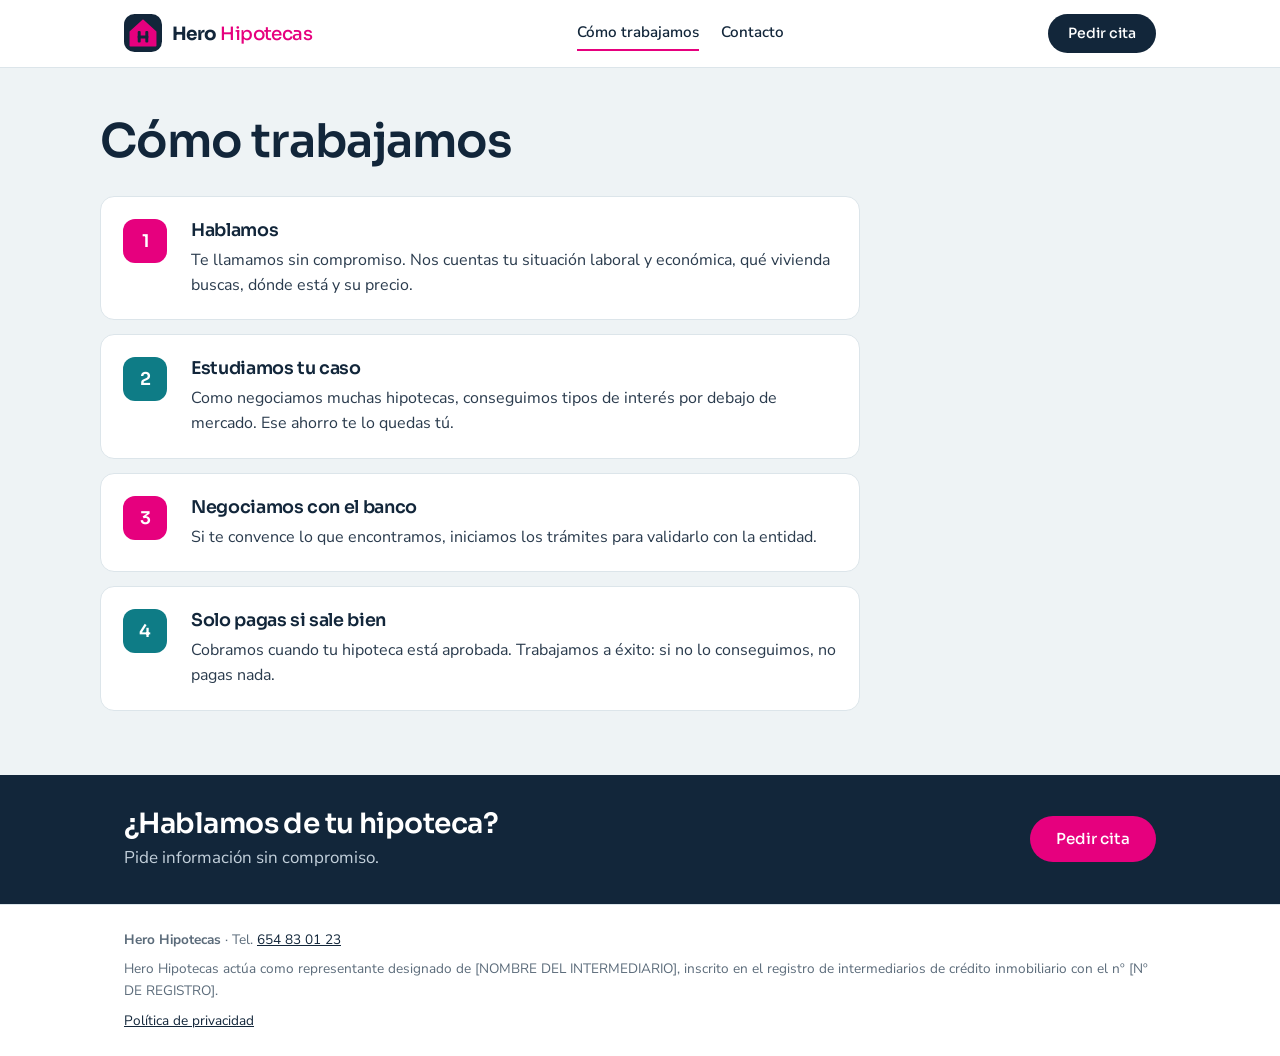
==== como-trabajamos.html @ 94cc76df "Add files via upload" ====
<!DOCTYPE html>
<html lang="es">
<head>
  <meta charset="utf-8">
  <meta name="viewport" content="width=device-width, initial-scale=1">
  <title>Cómo trabajamos · Hero Hipotecas</title>
  <meta name="description" content="Hablamos, estudiamos tu caso, negociamos con el banco y solo pagas si sale bien.">
  <link rel="icon" type="image/svg+xml" href="favicon.svg">
  <link rel="preconnect" href="https://fonts.googleapis.com">
  <link rel="preconnect" href="https://fonts.gstatic.com" crossorigin>
  <link href="https://fonts.googleapis.com/css2?family=Nunito+Sans:wght@400;600;700&family=Sora:wght@500;600;700&display=swap" rel="stylesheet">
  <link rel="stylesheet" href="styles.css">
</head>
<body>

  <header class="site-header">
    <div class="container">
      <a class="logo" href="index.html" aria-label="Hero Hipotecas, ir al inicio">
        <svg viewBox="0 0 36 36" aria-hidden="true"><rect width="36" height="36" rx="10" fill="#12263A"/><path d="M6 17 L18 6 L30 17 V30 H6 Z" fill="#E6007E" stroke="#E6007E" stroke-width="1.5" stroke-linejoin="round"/><rect x="13" y="16" width="2.8" height="11" rx="1" fill="#12263A"/><rect x="20.2" y="16" width="2.8" height="11" rx="1" fill="#12263A"/><rect x="13" y="20.4" width="10" height="2.8" rx="1" fill="#12263A"/></svg>
        <div><b>Hero</b> <span>Hipotecas</span></div>
      </a>
      <nav class="nav-links" aria-label="Principal">
        <a href="como-trabajamos.html" aria-current="page">Cómo trabajamos</a>
        <a href="contacto.html">Contacto</a>
      </nav>
      <button type="button" class="btn btn-dark btn-small" data-cita>Pedir cita</button>
    </div>
  </header>

  <main>
    <section class="container pagina">
      <h1>Cómo trabajamos</h1>

      <div class="pasos-lista">
        <div class="paso">
          <div class="num">1</div>
          <div>
            <h3>Hablamos</h3>
            <p>Te llamamos sin compromiso. Nos cuentas tu situación laboral y económica, qué vivienda buscas, dónde está y su precio.</p>
          </div>
        </div>
        <div class="paso">
          <div class="num">2</div>
          <div>
            <h3>Estudiamos tu caso</h3>
            <p>Como negociamos muchas hipotecas, conseguimos tipos de interés por debajo de mercado. Ese ahorro te lo quedas tú.</p>
          </div>
        </div>
        <div class="paso">
          <div class="num">3</div>
          <div>
            <h3>Negociamos con el banco</h3>
            <p>Si te convence lo que encontramos, iniciamos los trámites para validarlo con la entidad.</p>
          </div>
        </div>
        <div class="paso">
          <div class="num">4</div>
          <div>
            <h3>Solo pagas si sale bien</h3>
            <p>Cobramos cuando tu hipoteca está aprobada. Trabajamos a éxito: si no lo conseguimos, no pagas nada.</p>
          </div>
        </div>
      </div>
    </section>

    <section class="cta" style="margin-top: 40px;">
      <div class="container">
        <div>
          <h2>¿Hablamos de tu hipoteca?</h2>
          <p>Pide información sin compromiso.</p>
        </div>
        <button type="button" class="btn btn-primary" data-cita>Pedir cita</button>
      </div>
    </section>
  </main>

  <footer class="site-footer">
    <div class="container">
      <p><strong>Hero Hipotecas</strong> · Tel. <a href="tel:+34654830123">654 83 01 23</a></p>
      <p>Hero Hipotecas actúa como representante designado de [NOMBRE DEL INTERMEDIARIO], inscrito en el registro de intermediarios de crédito inmobiliario con el nº [Nº DE REGISTRO].</p>
      <p><a href="politica-privacidad.html">Política de privacidad</a></p>
    </div>
  </footer>

  <script src="app.js"></script>
</body>
</html>
---- styles.css ----
/* Hero Hipotecas · estilos compartidos
   Paleta: azul noche, azul petróleo, fucsia, niebla, blanco
   Letras: Sora (títulos) + Nunito Sans (texto) */

:root {
  --noche: #12263A;
  --petroleo: #0E7C86;
  --fucsia: #E6007E;
  --fucsia-oscuro: #BF0068;
  --niebla: #EEF3F5;
  --blanco: #FFFFFF;
  --texto: #2A3B4D;
  --suave: #5B6B7A;
  --linea: #DCE5EA;
  --radio: 16px;
}

*, *::before, *::after { box-sizing: border-box; }

html { scroll-behavior: smooth; }

body {
  margin: 0;
  background: var(--niebla);
  color: var(--texto);
  font-family: 'Nunito Sans', system-ui, sans-serif;
  font-size: 17px;
  line-height: 1.6;
  -webkit-font-smoothing: antialiased;
}

h1, h2, h3 {
  font-family: 'Sora', system-ui, sans-serif;
  font-weight: 600;
  color: var(--noche);
  letter-spacing: -0.02em;
  margin: 0;
}

h1 { font-size: clamp(2rem, 4.6vw, 2.9rem); line-height: 1.12; }
h2 { font-size: clamp(1.4rem, 2.6vw, 1.75rem); line-height: 1.2; }
h3 { font-size: 1.1rem; line-height: 1.3; }

p { margin: 0; }
a { color: inherit; }

:focus-visible {
  outline: 3px solid var(--petroleo);
  outline-offset: 3px;
  border-radius: 6px;
}

.container { max-width: 1080px; margin: 0 auto; padding: 0 24px; }

/* ---------- Cabecera ---------- */
.site-header { background: var(--blanco); border-bottom: 1px solid var(--linea); }
.site-header .container {
  display: flex; align-items: center; justify-content: space-between;
  gap: 12px 24px; flex-wrap: wrap; padding-top: 14px; padding-bottom: 14px;
}
.logo {
  display: inline-flex; align-items: center; gap: 10px; text-decoration: none;
  font-family: 'Sora', sans-serif; font-size: 1.15rem; letter-spacing: -0.03em;
}
.logo svg { width: 38px; height: 38px; flex: none; }
.logo b { font-weight: 700; color: var(--noche); }
.logo span { font-weight: 500; color: var(--fucsia); }
.nav-links { display: flex; align-items: center; gap: 22px; }
.nav-links a { text-decoration: none; font-weight: 600; font-size: 0.95rem; color: var(--noche); padding: 4px 0; border-bottom: 2px solid transparent; }
.nav-links a:hover, .nav-links a[aria-current="page"] { border-bottom-color: var(--fucsia); }

/* ---------- Botones ---------- */
.btn {
  display: inline-block; font-family: 'Sora', sans-serif; font-weight: 500; font-size: 0.95rem;
  line-height: 1.2; padding: 12px 24px; border-radius: 999px; border: 2px solid transparent;
  text-decoration: none; cursor: pointer; transition: background-color .15s, color .15s, border-color .15s;
}
.btn-primary { background: var(--fucsia); color: var(--blanco); }
.btn-primary:hover { background: var(--fucsia-oscuro); }
.btn-outline { border-color: var(--noche); color: var(--noche); background: transparent; }
.btn-outline:hover { background: var(--noche); color: var(--blanco); }
.btn-dark { background: var(--noche); color: var(--blanco); }
.btn-dark:hover { background: #1d3a57; }
.btn-small { padding: 9px 18px; font-size: 0.88rem; }
.btn-verde { background: #1FA855; color: var(--blanco); }
.btn-verde:hover { background: #178544; }

/* ---------- Portada ---------- */
.hero { display: grid; grid-template-columns: 1.05fr 1fr; gap: 40px; align-items: center; padding: 48px 0 40px; }
.etiqueta {
  display: inline-block; font-size: 0.85rem; font-weight: 600; color: var(--petroleo);
  border: 1px solid var(--petroleo); border-radius: 999px; padding: 3px 14px; margin-bottom: 16px;
}
.acento { color: var(--fucsia); }
.hero p.lead { margin-top: 16px; max-width: 30em; font-size: 1.05rem; }
.hero .acciones { margin-top: 24px; display: flex; flex-wrap: wrap; gap: 12px; }

/* ---------- Simulador ---------- */
.card { background: var(--blanco); border: 1px solid var(--linea); border-radius: var(--radio); padding: 24px; }
.sim h2 { font-size: 1.2rem; margin-bottom: 4px; }
.campo { margin-top: 16px; }
.lab { display: flex; justify-content: space-between; align-items: baseline; gap: 12px; font-size: 0.95rem; }
.lab label { font-weight: 600; color: var(--texto); }
.lab .valor { color: var(--noche); font-weight: 700; text-align: right; }
.pct {
  font-style: normal; font-weight: 700; font-size: 0.8rem; color: var(--petroleo);
  background: #E3F1F2; border-radius: 999px; padding: 1px 9px; margin-left: 6px; white-space: nowrap;
}
.sim input[type="range"] { width: 100%; margin: 6px 0 0; accent-color: var(--fucsia); }
.nota { font-size: 0.82rem; color: var(--suave); margin-top: 6px; }
.resultados { margin-top: 22px; display: grid; gap: 10px; }
.res-fila {
  display: flex; justify-content: space-between; align-items: center; gap: 12px;
  border-radius: 12px; padding: 12px 16px; background: var(--niebla); color: var(--noche); font-weight: 600; font-size: 0.95rem;
}
.res-fila .cifra { font-family: 'Sora', sans-serif; font-size: 1.35rem; font-weight: 600; white-space: nowrap; }
.res-fila.destacada { background: var(--fucsia); color: var(--blanco); }
.res-fila.destacada .cifra { font-size: 1.6rem; }
.ahorro { font-size: 0.95rem; font-weight: 600; color: var(--noche); text-align: center; min-height: 1.5em; }
.ahorro strong { color: var(--fucsia); }
.aviso { font-size: 0.78rem; color: var(--suave); margin-top: 14px; line-height: 1.5; }

/* ---------- Secciones ---------- */
.seccion { padding: 16px 0 40px; }
.seccion > .container > p.intro { margin-top: 8px; max-width: 36em; }
.pasos { display: grid; grid-template-columns: repeat(auto-fit, minmax(210px, 1fr)); gap: 14px; margin-top: 20px; }
.paso { background: var(--blanco); border: 1px solid var(--linea); border-radius: 14px; padding: 20px; }
.paso .num {
  display: flex; align-items: center; justify-content: center; width: 36px; height: 36px; border-radius: 10px;
  background: var(--fucsia); color: var(--blanco); font-family: 'Sora', sans-serif; font-weight: 600; margin-bottom: 12px;
}
.paso:nth-child(even) .num { background: var(--petroleo); }
.paso p { margin-top: 6px; font-size: 0.95rem; line-height: 1.55; }
.mas { margin-top: 22px; }

/* Página «Cómo trabajamos» en lista vertical */
.pasos-lista { display: grid; gap: 14px; margin-top: 28px; max-width: 760px; }
.pasos-lista .paso { display: grid; grid-template-columns: 52px 1fr; gap: 16px; align-items: start; padding: 22px; }
.pasos-lista .paso .num { width: 44px; height: 44px; font-size: 1.1rem; margin: 0; border-radius: 12px; }
.pasos-lista .paso p { font-size: 1rem; }

.pagina { padding: 48px 0 24px; }
.pagina p.intro { margin-top: 12px; max-width: 36em; }

/* Contacto */
.contacto-grid { display: grid; grid-template-columns: repeat(auto-fit, minmax(260px, 1fr)); gap: 16px; margin-top: 28px; max-width: 760px; }
.telefono { font-family: 'Sora', sans-serif; font-size: 1.8rem; font-weight: 600; color: var(--noche); letter-spacing: -0.02em; margin: 6px 0 14px; display: block; text-decoration: none; }
.card .acciones { display: flex; flex-wrap: wrap; gap: 10px; }
.card h3 + p { margin-top: 6px; font-size: 0.95rem; }

/* ---------- Franja final ---------- */
.cta { background: var(--noche); padding: 32px 0; }
.cta .container { display: flex; flex-wrap: wrap; align-items: center; justify-content: space-between; gap: 16px; }
.cta h2 { color: var(--blanco); }
.cta p { color: #C3D0DB; margin-top: 4px; }

/* ---------- Pie ---------- */
.site-footer { background: var(--blanco); border-top: 1px solid var(--linea); padding: 24px 0; font-size: 0.85rem; color: var(--suave); }
.site-footer .container { display: grid; gap: 8px; }
.site-footer a { color: var(--noche); }

/* ---------- Ventana del formulario ---------- */
dialog.cita {
  border: none; border-radius: 20px; padding: 0; width: min(520px, calc(100% - 24px));
  max-height: calc(100% - 24px); color: var(--texto); background: var(--blanco);
}
dialog.cita::backdrop { background: rgba(18, 38, 58, 0.62); }
.cita-in { padding: 28px; position: relative; }
.cita-in h2 { font-size: 1.35rem; padding-right: 36px; }
.cita-in .sub { margin-top: 6px; font-size: 0.95rem; }
.cerrar {
  position: absolute; top: 14px; right: 14px; width: 38px; height: 38px; border-radius: 50%;
  border: none; background: var(--niebla); color: var(--noche); font-size: 1.3rem; line-height: 1; cursor: pointer;
}
.cerrar:hover { background: var(--linea); }
.cita form { margin-top: 18px; display: grid; gap: 14px; }
.cita label.t { display: block; font-weight: 600; font-size: 0.92rem; color: var(--noche); margin-bottom: 4px; }
.cita input[type="text"], .cita input[type="tel"], .cita input[type="email"] {
  width: 100%; font: inherit; color: var(--noche); background: var(--blanco);
  border: 1.5px solid #B9C7D3; border-radius: 10px; padding: 11px 13px;
}
.cita input:focus-visible { outline: 3px solid var(--petroleo); outline-offset: 1px; border-color: var(--petroleo); }
.cita fieldset { border: none; padding: 0; margin: 0; }
.cita legend { font-weight: 600; font-size: 0.92rem; color: var(--noche); margin-bottom: 6px; padding: 0; }
.franjas { display: grid; gap: 8px; }
.franjas label {
  display: flex; align-items: center; gap: 10px; border: 1.5px solid #B9C7D3; border-radius: 10px;
  padding: 10px 13px; cursor: pointer; font-size: 0.95rem;
}
.franjas label:has(input:checked) { border-color: var(--fucsia); background: #FFF0F8; }
.franjas input { accent-color: var(--fucsia); width: 18px; height: 18px; margin: 0; }
.privacidad { display: flex; gap: 10px; align-items: flex-start; font-size: 0.85rem; color: var(--suave); }
.privacidad input { accent-color: var(--fucsia); width: 18px; height: 18px; margin: 2px 0 0; flex: none; }
.estado { font-size: 0.92rem; font-weight: 600; min-height: 1.4em; }
.estado.error { color: #B3261E; }
.gracias { text-align: center; padding: 18px 0 6px; }
.gracias .tic { width: 56px; height: 56px; border-radius: 50%; background: var(--fucsia); color: var(--blanco); display: flex; align-items: center; justify-content: center; margin: 0 auto 14px; font-size: 1.6rem; }
.gracias h2 { padding: 0; }
.gracias p { margin-top: 8px; }
.gracias .btn { margin-top: 18px; }

/* ---------- Móvil ---------- */
@media (max-width: 820px) {
  .hero { grid-template-columns: 1fr; padding-top: 32px; }
}
@media (max-width: 560px) {
  .site-header .container { justify-content: center; }
  .nav-links { width: 100%; justify-content: center; gap: 18px; order: 3; }
  .cita-in { padding: 22px 18px; }
  .pasos-lista .paso { grid-template-columns: 1fr; gap: 10px; }
}

@media (prefers-reduced-motion: reduce) {
  html { scroll-behavior: auto; }
  .btn { transition: none; }
}
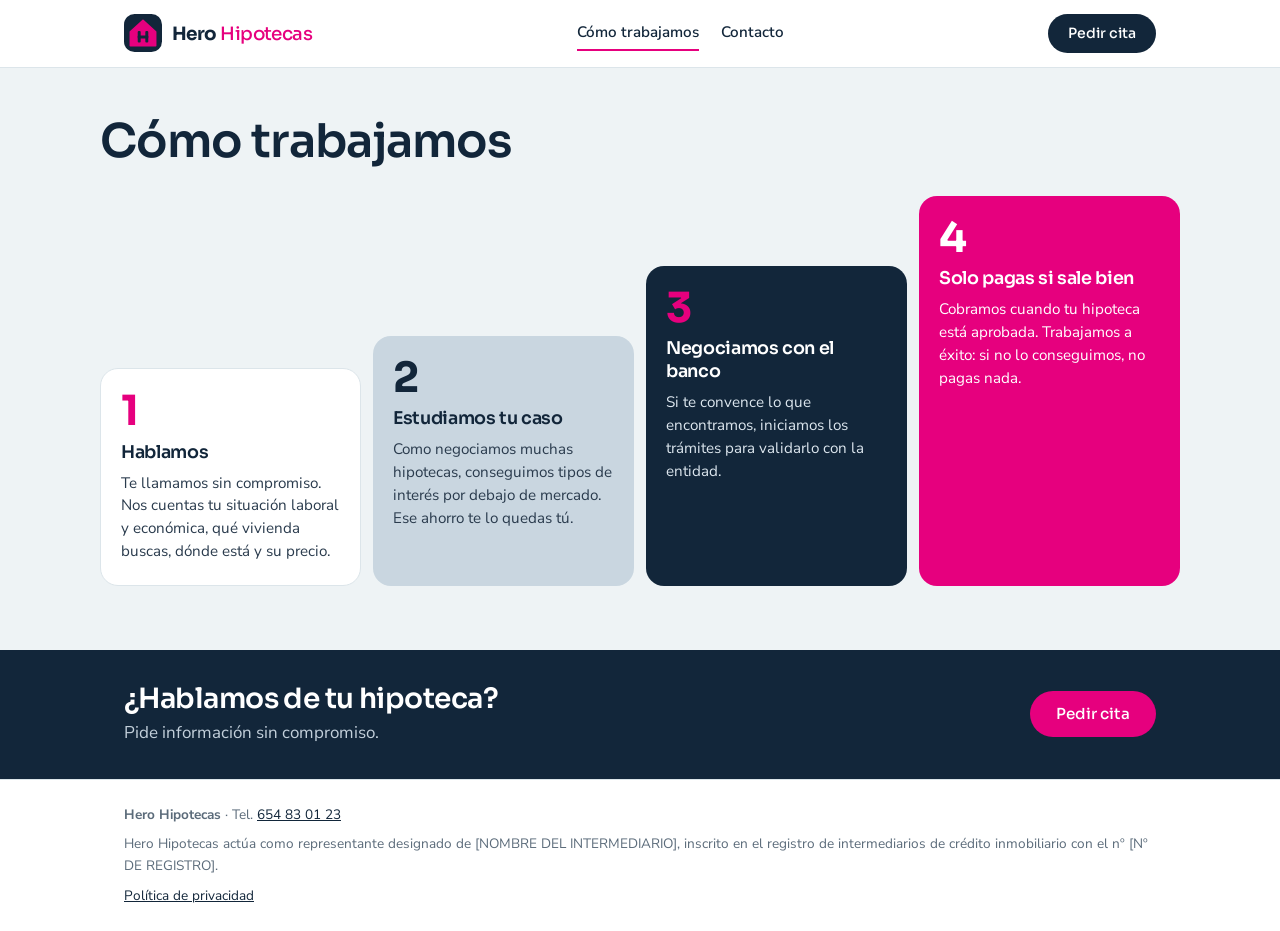
==== commit b38f4bda: "Add files via upload" ====
--- a/como-trabajamos.html
+++ b/como-trabajamos.html
@@ -31,34 +31,26 @@
     <section class="container pagina">
       <h1>Cómo trabajamos</h1>
 
-      <div class="pasos-lista">
-        <div class="paso">
-          <div class="num">1</div>
-          <div>
-            <h3>Hablamos</h3>
-            <p>Te llamamos sin compromiso. Nos cuentas tu situación laboral y económica, qué vivienda buscas, dónde está y su precio.</p>
-          </div>
+      <div class="escalera">
+        <div class="escalon e1">
+          <span class="n">1</span>
+          <h3>Hablamos</h3>
+          <p>Te llamamos sin compromiso. Nos cuentas tu situación laboral y económica, qué vivienda buscas, dónde está y su precio.</p>
         </div>
-        <div class="paso">
-          <div class="num">2</div>
-          <div>
-            <h3>Estudiamos tu caso</h3>
-            <p>Como negociamos muchas hipotecas, conseguimos tipos de interés por debajo de mercado. Ese ahorro te lo quedas tú.</p>
-          </div>
+        <div class="escalon e2">
+          <span class="n">2</span>
+          <h3>Estudiamos tu caso</h3>
+          <p>Como negociamos muchas hipotecas, conseguimos tipos de interés por debajo de mercado. Ese ahorro te lo quedas tú.</p>
         </div>
-        <div class="paso">
-          <div class="num">3</div>
-          <div>
-            <h3>Negociamos con el banco</h3>
-            <p>Si te convence lo que encontramos, iniciamos los trámites para validarlo con la entidad.</p>
-          </div>
+        <div class="escalon e3">
+          <span class="n">3</span>
+          <h3>Negociamos con el banco</h3>
+          <p>Si te convence lo que encontramos, iniciamos los trámites para validarlo con la entidad.</p>
         </div>
-        <div class="paso">
-          <div class="num">4</div>
-          <div>
-            <h3>Solo pagas si sale bien</h3>
-            <p>Cobramos cuando tu hipoteca está aprobada. Trabajamos a éxito: si no lo conseguimos, no pagas nada.</p>
-          </div>
+        <div class="escalon e4">
+          <span class="n">4</span>
+          <h3>Solo pagas si sale bien</h3>
+          <p>Cobramos cuando tu hipoteca está aprobada. Trabajamos a éxito: si no lo conseguimos, no pagas nada.</p>
         </div>
       </div>
     </section>
--- a/styles.css
+++ b/styles.css
@@ -4,7 +4,6 @@
 
 :root {
   --noche: #12263A;
-  --petroleo: #0E7C86;
   --fucsia: #E6007E;
   --fucsia-oscuro: #BF0068;
   --niebla: #EEF3F5;
@@ -45,7 +44,7 @@
 a { color: inherit; }
 
 :focus-visible {
-  outline: 3px solid var(--petroleo);
+  outline: 3px solid var(--noche);
   outline-offset: 3px;
   border-radius: 6px;
 }
@@ -82,14 +81,12 @@
 .btn-dark { background: var(--noche); color: var(--blanco); }
 .btn-dark:hover { background: #1d3a57; }
 .btn-small { padding: 9px 18px; font-size: 0.88rem; }
-.btn-verde { background: #1FA855; color: var(--blanco); }
-.btn-verde:hover { background: #178544; }
 
 /* ---------- Portada ---------- */
-.hero { display: grid; grid-template-columns: 1.05fr 1fr; gap: 40px; align-items: center; padding: 48px 0 40px; }
+.hero { display: grid; grid-template-columns: 1fr minmax(0, 380px); gap: 40px; align-items: start; padding: 28px 0 40px; }
 .etiqueta {
-  display: inline-block; font-size: 0.85rem; font-weight: 600; color: var(--petroleo);
-  border: 1px solid var(--petroleo); border-radius: 999px; padding: 3px 14px; margin-bottom: 16px;
+  display: inline-block; font-size: 0.85rem; font-weight: 600; color: var(--noche);
+  border: 1px solid var(--noche); border-radius: 999px; padding: 3px 14px; margin-top: 14px;
 }
 .acento { color: var(--fucsia); }
 .hero p.lead { margin-top: 16px; max-width: 30em; font-size: 1.05rem; }
@@ -97,25 +94,26 @@
 
 /* ---------- Simulador ---------- */
 .card { background: var(--blanco); border: 1px solid var(--linea); border-radius: var(--radio); padding: 24px; }
-.sim h2 { font-size: 1.2rem; margin-bottom: 4px; }
-.campo { margin-top: 16px; }
+.sim { width: 100%; max-width: 380px; justify-self: end; padding: 20px; }
+.sim h2 { font-size: 1.15rem; margin-bottom: 2px; }
+.campo { margin-top: 14px; }
 .lab { display: flex; justify-content: space-between; align-items: baseline; gap: 12px; font-size: 0.95rem; }
-.lab label { font-weight: 600; color: var(--texto); }
+.lab label { font-weight: 700; color: var(--noche); }
 .lab .valor { color: var(--noche); font-weight: 700; text-align: right; }
 .pct {
-  font-style: normal; font-weight: 700; font-size: 0.8rem; color: var(--petroleo);
-  background: #E3F1F2; border-radius: 999px; padding: 1px 9px; margin-left: 6px; white-space: nowrap;
+  font-style: normal; font-weight: 700; font-size: 0.8rem; color: var(--noche);
+  background: #E8EDF2; border-radius: 999px; padding: 1px 9px; margin-left: 6px; white-space: nowrap;
 }
 .sim input[type="range"] { width: 100%; margin: 6px 0 0; accent-color: var(--fucsia); }
 .nota { font-size: 0.82rem; color: var(--suave); margin-top: 6px; }
 .resultados { margin-top: 22px; display: grid; gap: 10px; }
 .res-fila {
   display: flex; justify-content: space-between; align-items: center; gap: 12px;
-  border-radius: 12px; padding: 12px 16px; background: var(--niebla); color: var(--noche); font-weight: 600; font-size: 0.95rem;
-}
-.res-fila .cifra { font-family: 'Sora', sans-serif; font-size: 1.35rem; font-weight: 600; white-space: nowrap; }
+  border-radius: 12px; padding: 12px 16px; background: var(--niebla); color: var(--noche); font-weight: 700; font-size: 0.9rem;
+}
+.res-fila .cifra { font-family: 'Sora', sans-serif; font-size: 1.2rem; font-weight: 600; white-space: nowrap; }
 .res-fila.destacada { background: var(--fucsia); color: var(--blanco); }
-.res-fila.destacada .cifra { font-size: 1.6rem; }
+.res-fila.destacada .cifra { font-size: 1.4rem; }
 .ahorro { font-size: 0.95rem; font-weight: 600; color: var(--noche); text-align: center; min-height: 1.5em; }
 .ahorro strong { color: var(--fucsia); }
 .aviso { font-size: 0.78rem; color: var(--suave); margin-top: 14px; line-height: 1.5; }
@@ -129,7 +127,6 @@
   display: flex; align-items: center; justify-content: center; width: 36px; height: 36px; border-radius: 10px;
   background: var(--fucsia); color: var(--blanco); font-family: 'Sora', sans-serif; font-weight: 600; margin-bottom: 12px;
 }
-.paso:nth-child(even) .num { background: var(--petroleo); }
 .paso p { margin-top: 6px; font-size: 0.95rem; line-height: 1.55; }
 .mas { margin-top: 22px; }
 
@@ -147,6 +144,28 @@
 .telefono { font-family: 'Sora', sans-serif; font-size: 1.8rem; font-weight: 600; color: var(--noche); letter-spacing: -0.02em; margin: 6px 0 14px; display: block; text-decoration: none; }
 .card .acciones { display: flex; flex-wrap: wrap; gap: 10px; }
 .card h3 + p { margin-top: 6px; font-size: 0.95rem; }
+
+
+/* ---------- Cómo trabajamos: escalera ---------- */
+.escalera { display: grid; grid-template-columns: repeat(4, 1fr); gap: 12px; align-items: end; margin-top: 28px; }
+.escalon { border-radius: 18px; padding: 22px 20px; display: flex; flex-direction: column; gap: 8px; }
+.escalon .n { font-family: 'Sora', sans-serif; font-weight: 700; font-size: 2.6rem; line-height: 1; letter-spacing: -0.04em; }
+.escalon h3 { font-size: 1.1rem; }
+.escalon p { font-size: 0.95rem; line-height: 1.5; }
+.e1 { background: var(--blanco); border: 1px solid var(--linea); min-height: 180px; }
+.e1 .n { color: var(--fucsia); }
+.e2 { background: #C9D6E0; min-height: 250px; }
+.e2 .n { color: var(--noche); }
+.e3 { background: var(--noche); min-height: 320px; color: #DCE6EE; }
+.e3 .n { color: var(--fucsia); }
+.e3 h3 { color: var(--blanco); }
+.e4 { background: var(--fucsia); min-height: 390px; color: var(--blanco); }
+.e4 .n, .e4 h3 { color: var(--blanco); }
+.escalera.compacta { margin-top: 20px; }
+.escalera.compacta .e1 { min-height: 110px; }
+.escalera.compacta .e2 { min-height: 150px; }
+.escalera.compacta .e3 { min-height: 190px; }
+.escalera.compacta .e4 { min-height: 230px; }
 
 /* ---------- Franja final ---------- */
 .cta { background: var(--noche); padding: 32px 0; }
@@ -179,7 +198,7 @@
   width: 100%; font: inherit; color: var(--noche); background: var(--blanco);
   border: 1.5px solid #B9C7D3; border-radius: 10px; padding: 11px 13px;
 }
-.cita input:focus-visible { outline: 3px solid var(--petroleo); outline-offset: 1px; border-color: var(--petroleo); }
+.cita input:focus-visible { outline: 3px solid var(--noche); outline-offset: 1px; border-color: var(--noche); }
 .cita fieldset { border: none; padding: 0; margin: 0; }
 .cita legend { font-weight: 600; font-size: 0.92rem; color: var(--noche); margin-bottom: 6px; padding: 0; }
 .franjas { display: grid; gap: 8px; }
@@ -201,7 +220,13 @@
 
 /* ---------- Móvil ---------- */
 @media (max-width: 820px) {
-  .hero { grid-template-columns: 1fr; padding-top: 32px; }
+  .hero { grid-template-columns: 1fr; padding-top: 24px; }
+  .sim { justify-self: center; }
+  .escalera, .escalera.compacta { grid-template-columns: 1fr; align-items: stretch; gap: 10px; }
+  .escalera .escalon { min-height: 0 !important; }
+  .escalera .e2 { margin-left: 16px; }
+  .escalera .e3 { margin-left: 32px; }
+  .escalera .e4 { margin-left: 48px; }
 }
 @media (max-width: 560px) {
   .site-header .container { justify-content: center; }
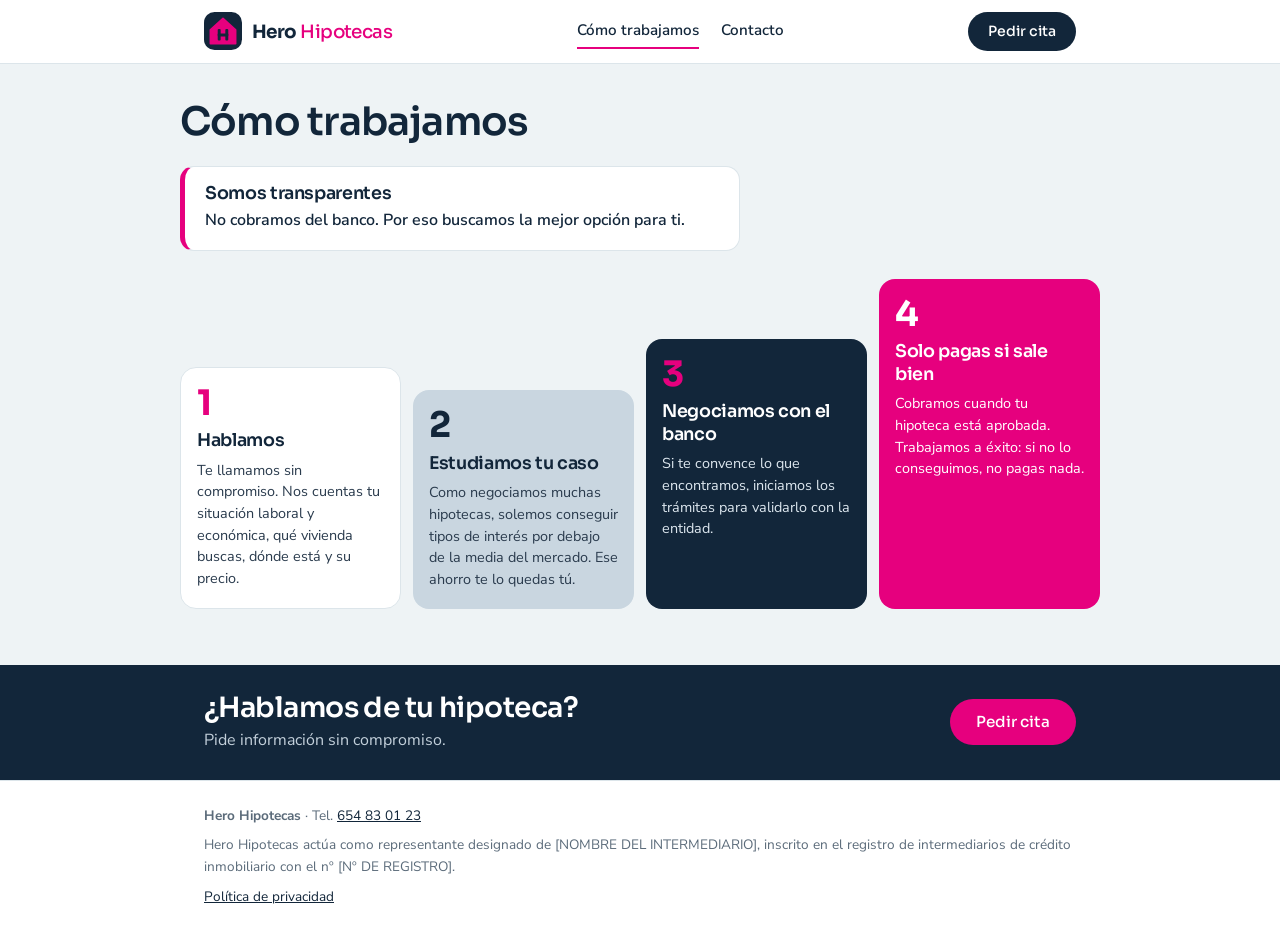
==== commit 9e503f21: "Add files via upload" ====
--- a/como-trabajamos.html
+++ b/como-trabajamos.html
@@ -31,6 +31,11 @@
     <section class="container pagina">
       <h1>Cómo trabajamos</h1>
 
+      <div class="transparencia">
+        <h2>Somos transparentes</h2>
+        <p>No cobramos del banco. Por eso buscamos la mejor opción para ti.</p>
+      </div>
+
       <div class="escalera">
         <div class="escalon e1">
           <span class="n">1</span>
@@ -40,7 +45,7 @@
         <div class="escalon e2">
           <span class="n">2</span>
           <h3>Estudiamos tu caso</h3>
-          <p>Como negociamos muchas hipotecas, conseguimos tipos de interés por debajo de mercado. Ese ahorro te lo quedas tú.</p>
+          <p>Como negociamos muchas hipotecas, solemos conseguir tipos de interés por debajo de la media del mercado. Ese ahorro te lo quedas tú.</p>
         </div>
         <div class="escalon e3">
           <span class="n">3</span>
--- a/styles.css
+++ b/styles.css
@@ -23,7 +23,7 @@
   background: var(--niebla);
   color: var(--texto);
   font-family: 'Nunito Sans', system-ui, sans-serif;
-  font-size: 17px;
+  font-size: 16px;
   line-height: 1.6;
   -webkit-font-smoothing: antialiased;
 }
@@ -36,7 +36,7 @@
   margin: 0;
 }
 
-h1 { font-size: clamp(2rem, 4.6vw, 2.9rem); line-height: 1.12; }
+h1 { font-size: clamp(1.8rem, 3.8vw, 2.45rem); line-height: 1.12; }
 h2 { font-size: clamp(1.4rem, 2.6vw, 1.75rem); line-height: 1.2; }
 h3 { font-size: 1.1rem; line-height: 1.3; }
 
@@ -49,13 +49,13 @@
   border-radius: 6px;
 }
 
-.container { max-width: 1080px; margin: 0 auto; padding: 0 24px; }
+.container { max-width: 920px; margin: 0 auto; padding: 0 24px; }
 
 /* ---------- Cabecera ---------- */
 .site-header { background: var(--blanco); border-bottom: 1px solid var(--linea); }
 .site-header .container {
   display: flex; align-items: center; justify-content: space-between;
-  gap: 12px 24px; flex-wrap: wrap; padding-top: 14px; padding-bottom: 14px;
+  gap: 12px 24px; flex-wrap: wrap; padding-top: 12px; padding-bottom: 12px;
 }
 .logo {
   display: inline-flex; align-items: center; gap: 10px; text-decoration: none;
@@ -83,18 +83,18 @@
 .btn-small { padding: 9px 18px; font-size: 0.88rem; }
 
 /* ---------- Portada ---------- */
-.hero { display: grid; grid-template-columns: 1fr minmax(0, 380px); gap: 40px; align-items: start; padding: 28px 0 40px; }
+.hero { display: grid; grid-template-columns: 1fr minmax(0, 360px); gap: 36px; align-items: center; padding: 36px 0 28px; }
 .etiqueta {
   display: inline-block; font-size: 0.85rem; font-weight: 600; color: var(--noche);
   border: 1px solid var(--noche); border-radius: 999px; padding: 3px 14px; margin-top: 14px;
 }
 .acento { color: var(--fucsia); }
-.hero p.lead { margin-top: 16px; max-width: 30em; font-size: 1.05rem; }
-.hero .acciones { margin-top: 24px; display: flex; flex-wrap: wrap; gap: 12px; }
+.hero p.lead { margin-top: 12px; max-width: 30em; font-size: 1.05rem; }
+.hero .acciones { margin-top: 20px; display: flex; flex-wrap: wrap; gap: 12px; }
 
 /* ---------- Simulador ---------- */
 .card { background: var(--blanco); border: 1px solid var(--linea); border-radius: var(--radio); padding: 24px; }
-.sim { width: 100%; max-width: 380px; justify-self: end; padding: 20px; }
+.sim { width: 100%; max-width: 360px; justify-self: end; padding: 20px; }
 .sim h2 { font-size: 1.15rem; margin-bottom: 2px; }
 .campo { margin-top: 14px; }
 .lab { display: flex; justify-content: space-between; align-items: baseline; gap: 12px; font-size: 0.95rem; }
@@ -119,7 +119,7 @@
 .aviso { font-size: 0.78rem; color: var(--suave); margin-top: 14px; line-height: 1.5; }
 
 /* ---------- Secciones ---------- */
-.seccion { padding: 16px 0 40px; }
+.seccion { padding: 8px 0 30px; }
 .seccion > .container > p.intro { margin-top: 8px; max-width: 36em; }
 .pasos { display: grid; grid-template-columns: repeat(auto-fit, minmax(210px, 1fr)); gap: 14px; margin-top: 20px; }
 .paso { background: var(--blanco); border: 1px solid var(--linea); border-radius: 14px; padding: 20px; }
@@ -136,7 +136,7 @@
 .pasos-lista .paso .num { width: 44px; height: 44px; font-size: 1.1rem; margin: 0; border-radius: 12px; }
 .pasos-lista .paso p { font-size: 1rem; }
 
-.pagina { padding: 48px 0 24px; }
+.pagina { padding: 36px 0 16px; }
 .pagina p.intro { margin-top: 12px; max-width: 36em; }
 
 /* Contacto */
@@ -148,27 +148,31 @@
 
 /* ---------- Cómo trabajamos: escalera ---------- */
 .escalera { display: grid; grid-template-columns: repeat(4, 1fr); gap: 12px; align-items: end; margin-top: 28px; }
-.escalon { border-radius: 18px; padding: 22px 20px; display: flex; flex-direction: column; gap: 8px; }
-.escalon .n { font-family: 'Sora', sans-serif; font-weight: 700; font-size: 2.6rem; line-height: 1; letter-spacing: -0.04em; }
+.escalon { border-radius: 16px; padding: 18px 16px; display: flex; flex-direction: column; gap: 8px; }
+.escalon .n { font-family: 'Sora', sans-serif; font-weight: 700; font-size: 2.2rem; line-height: 1; letter-spacing: -0.04em; }
 .escalon h3 { font-size: 1.1rem; }
-.escalon p { font-size: 0.95rem; line-height: 1.5; }
-.e1 { background: var(--blanco); border: 1px solid var(--linea); min-height: 180px; }
+.escalon p { font-size: 0.9rem; line-height: 1.5; }
+.e1 { background: var(--blanco); border: 1px solid var(--linea); min-height: 150px; }
 .e1 .n { color: var(--fucsia); }
-.e2 { background: #C9D6E0; min-height: 250px; }
+.e2 { background: #C9D6E0; min-height: 210px; }
 .e2 .n { color: var(--noche); }
-.e3 { background: var(--noche); min-height: 320px; color: #DCE6EE; }
+.e3 { background: var(--noche); min-height: 270px; color: #DCE6EE; }
 .e3 .n { color: var(--fucsia); }
 .e3 h3 { color: var(--blanco); }
-.e4 { background: var(--fucsia); min-height: 390px; color: var(--blanco); }
+.e4 { background: var(--fucsia); min-height: 330px; color: var(--blanco); }
 .e4 .n, .e4 h3 { color: var(--blanco); }
 .escalera.compacta { margin-top: 20px; }
-.escalera.compacta .e1 { min-height: 110px; }
-.escalera.compacta .e2 { min-height: 150px; }
-.escalera.compacta .e3 { min-height: 190px; }
-.escalera.compacta .e4 { min-height: 230px; }
+.escalera.compacta .e1 { min-height: 90px; }
+.escalera.compacta .e2 { min-height: 125px; }
+.escalera.compacta .e3 { min-height: 160px; }
+.escalera.compacta .e4 { min-height: 195px; }
+
+.transparencia { margin-top: 22px; max-width: 560px; background: var(--blanco); border: 1px solid var(--linea); border-left: 5px solid var(--fucsia); border-radius: 14px; padding: 16px 20px; }
+.transparencia h2 { font-size: 1.1rem; }
+.transparencia p { margin-top: 4px; font-weight: 600; color: var(--noche); }
 
 /* ---------- Franja final ---------- */
-.cta { background: var(--noche); padding: 32px 0; }
+.cta { background: var(--noche); padding: 26px 0; }
 .cta .container { display: flex; flex-wrap: wrap; align-items: center; justify-content: space-between; gap: 16px; }
 .cta h2 { color: var(--blanco); }
 .cta p { color: #C3D0DB; margin-top: 4px; }
